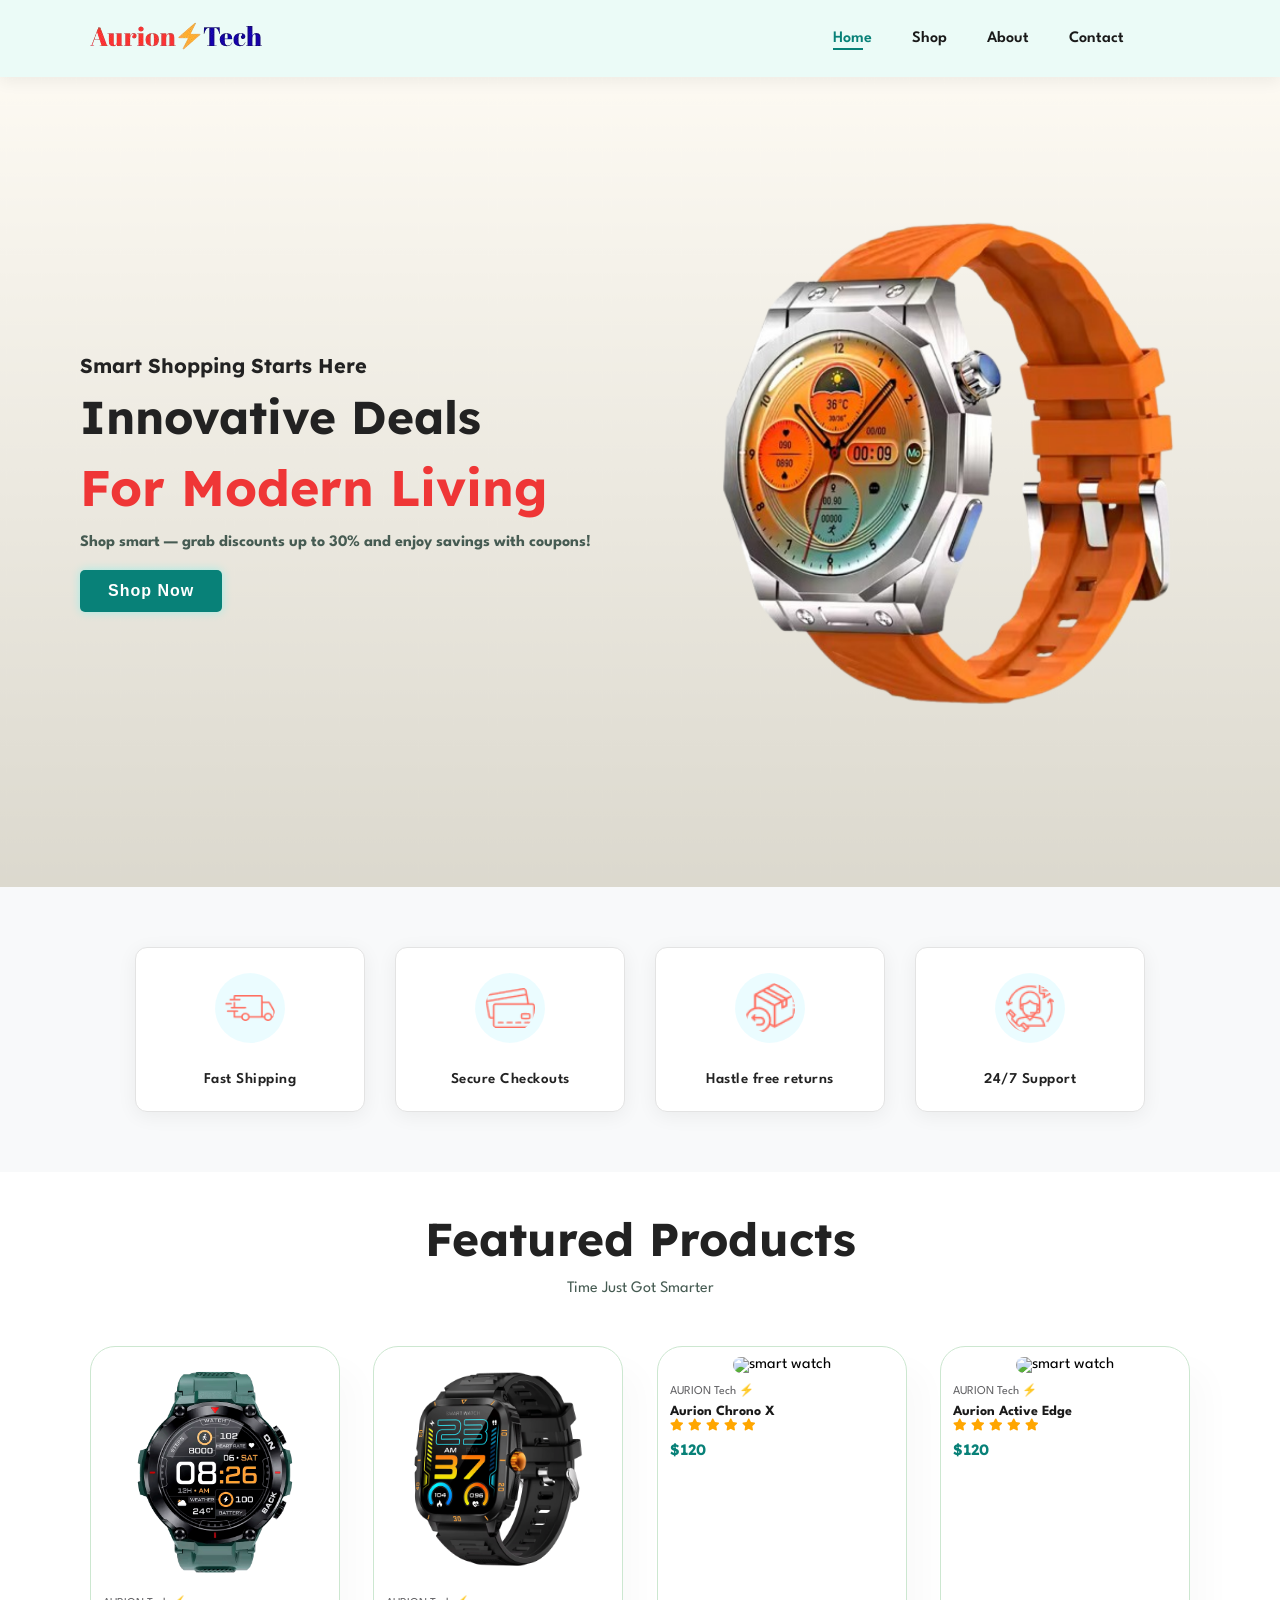
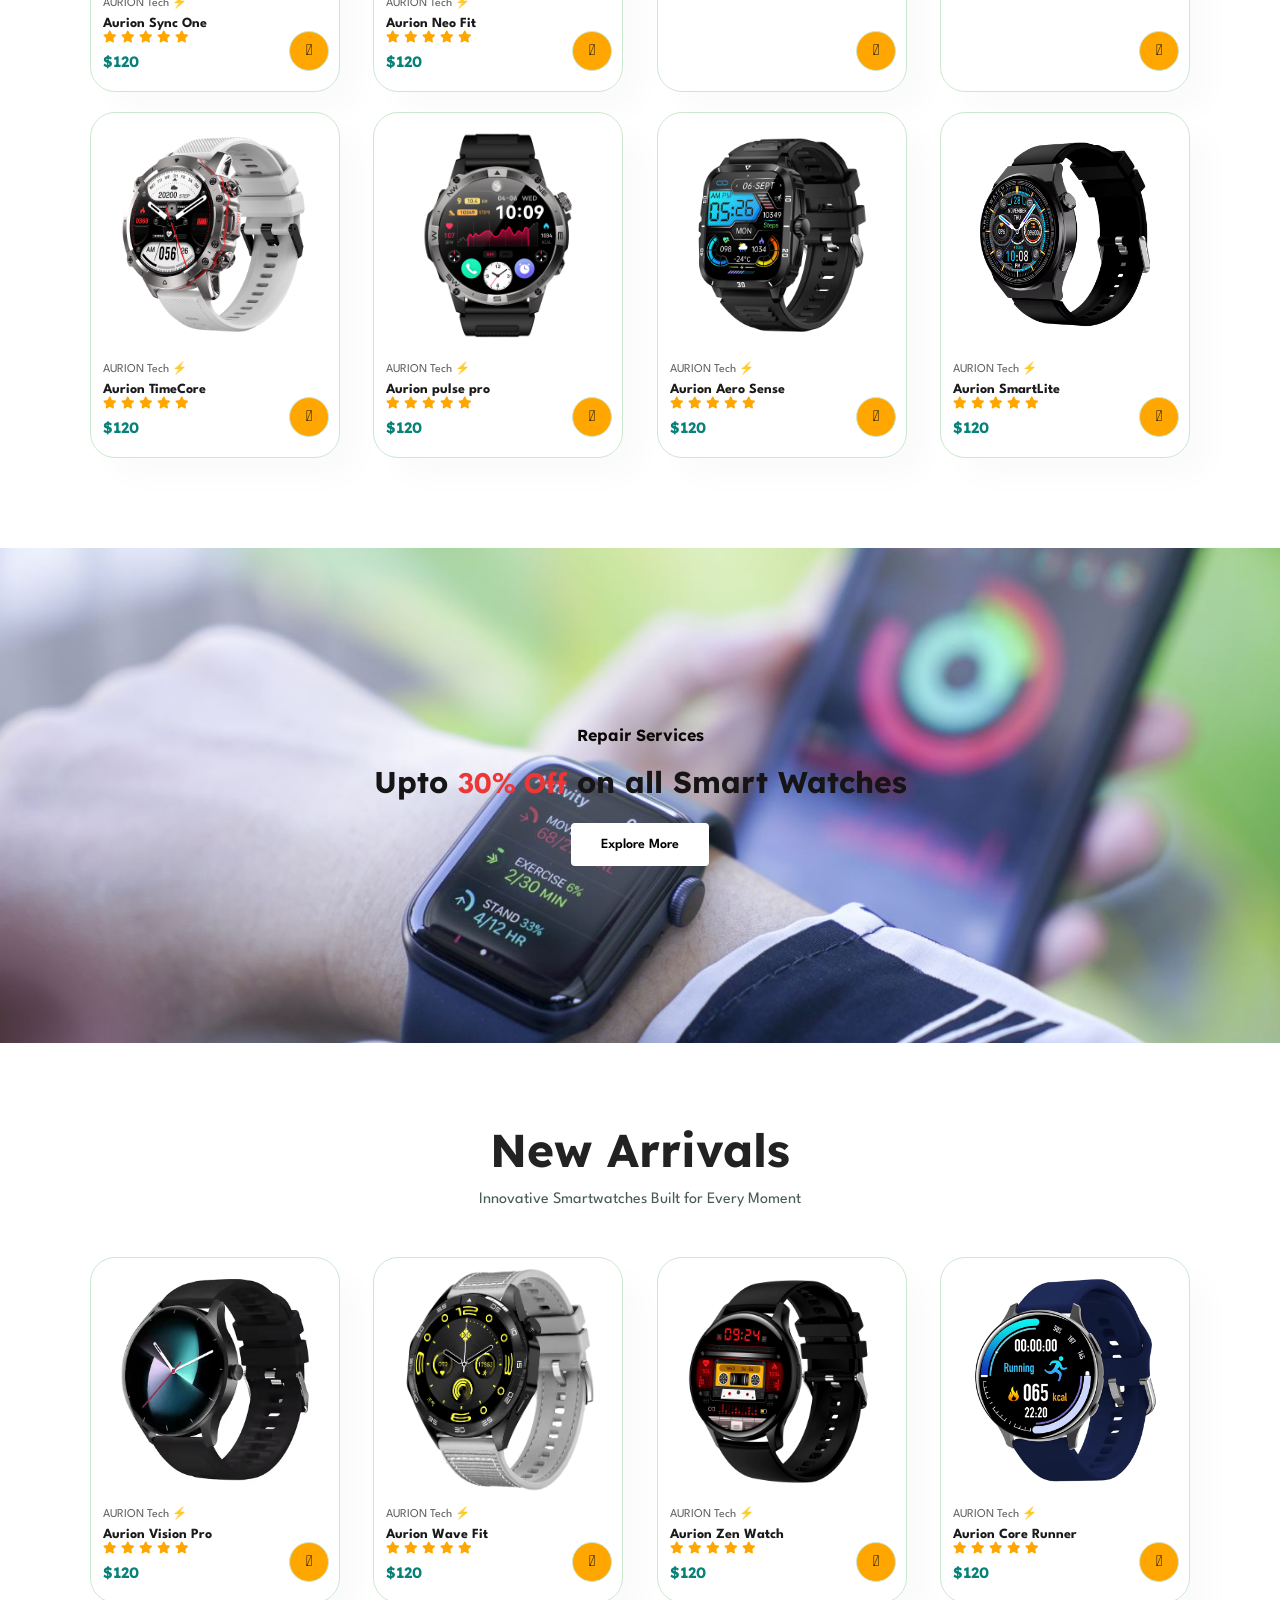
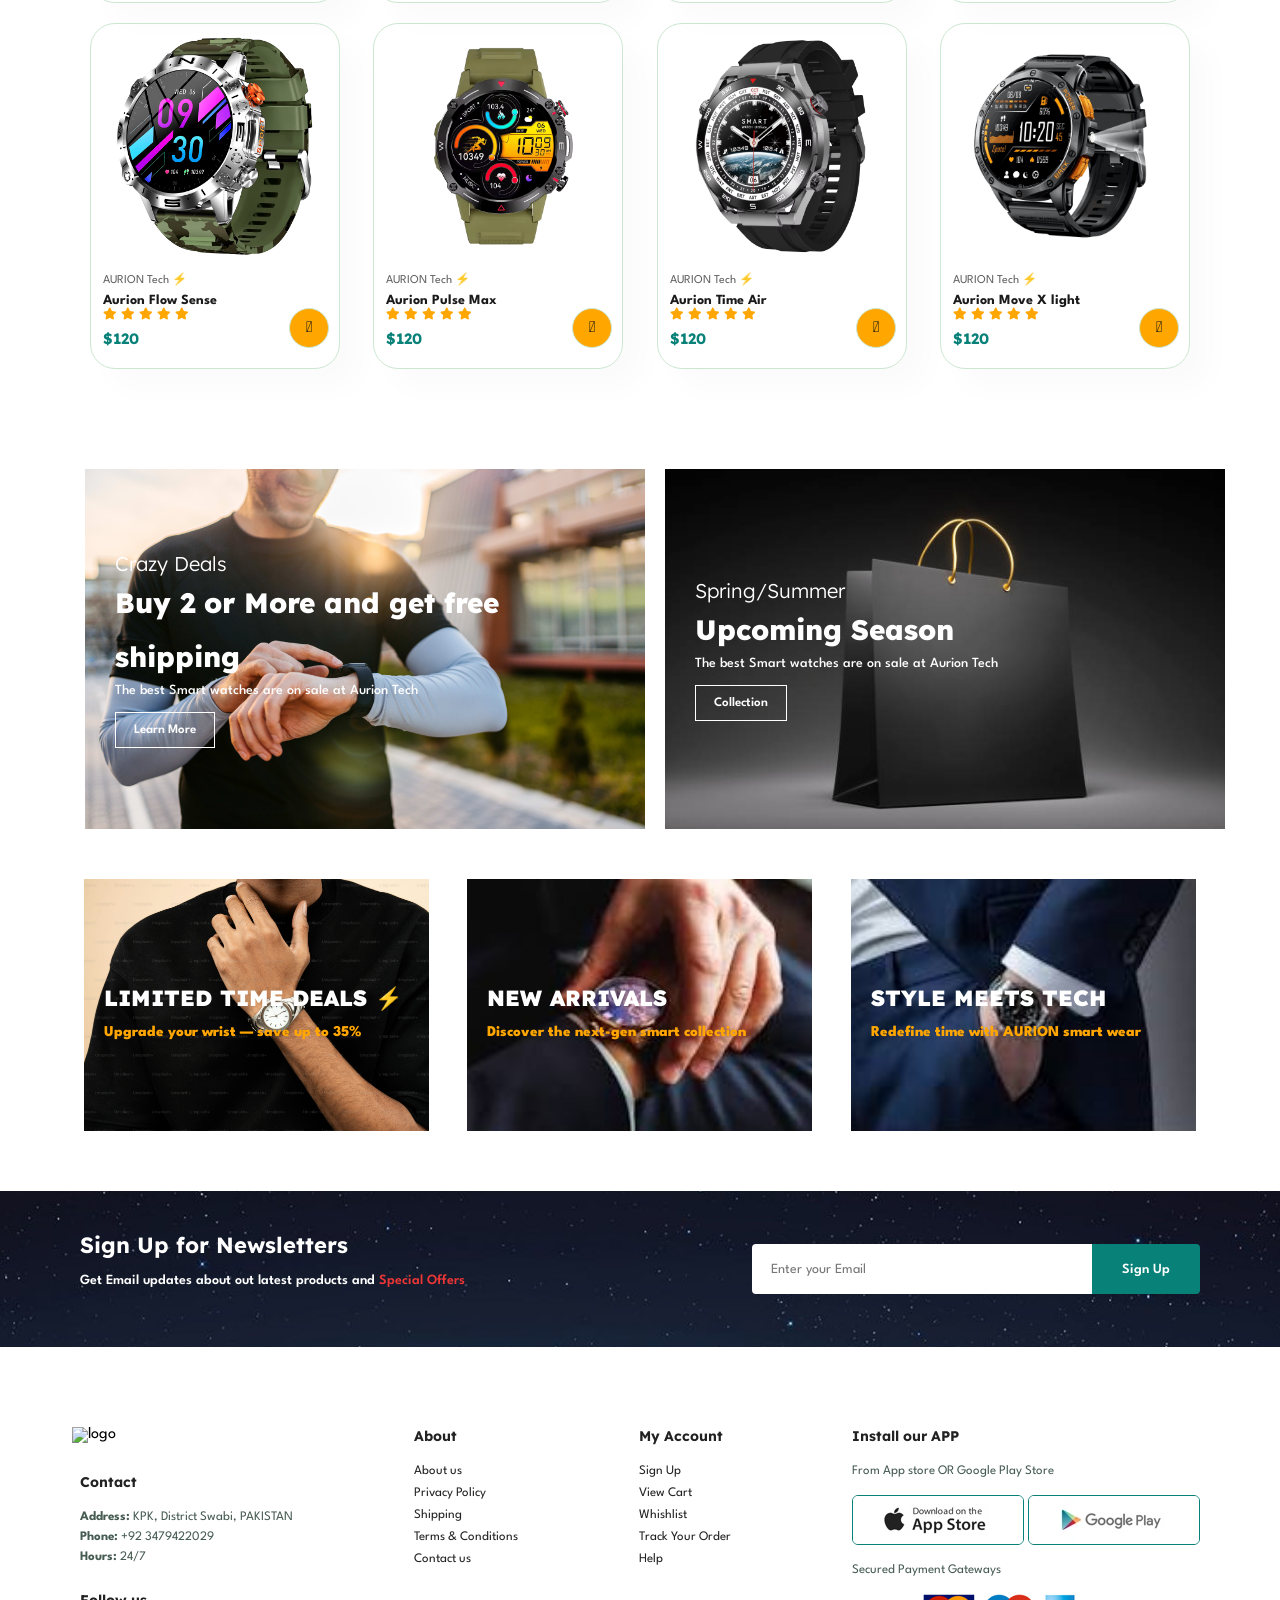
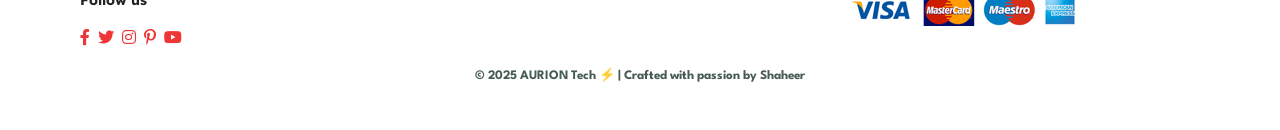
==== index.html @ b6666748 "Initial commit - Smartwear E-commerce UI" ====
<!DOCTYPE html>
<html lang="en">
<head>
    <meta charset="UTF-8">
    <meta name="viewport" content="width=device-width, initial-scale=1.0">
    <title>SmartWear</title>
     <link rel="stylesheet" href="https://pro.fontawesome.com/releases/v5.10.0/css/all.css"/>
    <link rel="stylesheet" href="style.css">
    <link rel="shortcut icon" href="BGremoved/favicon.png" type="favicon">
</head>
<body>
    <section id="header">
        <a href="#"><img src="Images/Logo.png" class="logo"alt="logo"></a>
        <div>
            <ul id="navbar">
                <li><a class="active"href="index.html">Home</a></li>
                <li><a href="shop.html">Shop</a></li>
                <li><a href="about.html">About</a></li>
                <li><a href="contact.html">Contact</a></li>
                <li id="lg-bag"><a href="cart.html"><i class="far fa-shopping-bag"></i></a></li>
                <a href="#" id="close"><i class="far fa-times"></i></a>
            </ul>
        </div>
        <div id="mobile">
            <a href="cart.html"><i class="far fa-shopping-bag"></i></a>
            <i id="bar" class="fas fa-outdent"></i>
        </div>
    </section>

    <section id="hero">
        <h4>Smart Shopping Starts Here</h4>
        <h2>Innovative Deals</h2>
        <h1>For Modern Living</h1>
        <p><strong>Shop smart — grab discounts up to 30% and enjoy savings with coupons!</strong></p>
        <button>Shop Now</button>
    </section>

    <section id="feature" class="section-p1">
        <div class="fe-box">
            <img src="Images/service-1.png" alt="shipping">
            <h6>Fast Shipping</h6>
        </div>
        <div class="fe-box">
            <img src="Images/service-2.png" alt="shipping">
            <h6>Secure Checkouts</h6>
        </div>
        <div class="fe-box">
            <img src="Images/service-3.png" alt="shipping">
            <h6>Hastle free returns</h6>
        </div>
        <div class="fe-box">
            <img src="Images/service-4.png" alt="shipping">
            <h6>24/7 Support</h6>
        </div>
    </section>

    <section id="product1" class="section-p1">
        <h2>Featured Products</h2>
        <p>Time Just Got Smarter</p>
        <div class="pro-container">
            <div class="pro">
            <img src="Images/SmartWatch8.png" alt="smart watch">
            <div class="description">
                <span>AURION Tech ⚡</span>
                <h5>Aurion Sync One</h5>
                <div class="star">
                    <i class="fas fa-star"></i>
                    <i class="fas fa-star"></i>
                    <i class="fas fa-star"></i>
                    <i class="fas fa-star"></i>
                    <i class="fas fa-star"></i>
                </div>
                <h4>$120</h4>
            </div>
            <a href="#"><i class="fal fa-shopping-cart cart"></i></a>
        </div>
        <div class="pro">
            <img src="BGremoved/BGremoved2.png" alt="smart watch">
            <div class="description">
                <span>AURION Tech ⚡</span>
                <h5>Aurion Neo Fit</h5>
                <div class="star">
                    <i class="fas fa-star"></i>
                    <i class="fas fa-star"></i>
                    <i class="fas fa-star"></i>
                    <i class="fas fa-star"></i>
                    <i class="fas fa-star"></i>
                </div>
                <h4>$120</h4>
            </div>
            <a href="#"><i class="fal fa-shopping-cart cart"></i></a>
        </div>
        <div class="pro">
            <img src="Images/smartwatch9.jpg" alt="smart watch">
            <div class="description">
                <span>AURION Tech ⚡</span>
                <h5>Aurion Chrono X</h5>
                <div class="star">
                    <i class="fas fa-star"></i>
                    <i class="fas fa-star"></i>
                    <i class="fas fa-star"></i>
                    <i class="fas fa-star"></i>
                    <i class="fas fa-star"></i>
                </div>
                <h4>$120</h4>
            </div>
            <a href="#"><i class="fal fa-shopping-cart cart"></i></a>
        </div>
        <div class="pro">
            <img src="Images/smartwatch3.jpg" alt="smart watch">
            <div class="description">
                <span>AURION Tech ⚡</span>
                <h5>Aurion Active Edge</h5>
                <div class="star">
                    <i class="fas fa-star"></i>
                    <i class="fas fa-star"></i>
                    <i class="fas fa-star"></i>
                    <i class="fas fa-star"></i>
                    <i class="fas fa-star"></i>
                </div>
                <h4>$120</h4>
            </div>
            <a href="#"><i class="fal fa-shopping-cart cart"></i></a>
        </div>
        <div class="pro">
            <img src="Images/SmartWatch4.png" alt="smart watch">
            <div class="description">
                <span>AURION Tech ⚡</span>
                <h5>Aurion TimeCore</h5>
                <div class="star">
                    <i class="fas fa-star"></i>
                    <i class="fas fa-star"></i>
                    <i class="fas fa-star"></i>
                    <i class="fas fa-star"></i>
                    <i class="fas fa-star"></i>
                </div>
                <h4>$120</h4>
            </div>
            <a href="#"><i class="fal fa-shopping-cart cart"></i></a>
        </div>
        <div class="pro">
            <img src="BGremoved/BGremoved4.png" alt="smart watch">
            <div class="description">
                <span>AURION Tech ⚡</span>
                <h5>Aurion pulse pro</h5>
                <div class="star">
                    <i class="fas fa-star"></i>
                    <i class="fas fa-star"></i>
                    <i class="fas fa-star"></i>
                    <i class="fas fa-star"></i>
                    <i class="fas fa-star"></i>
                </div>
                <h4>$120</h4>
            </div>
            <a href="#"><i class="fal fa-shopping-cart cart"></i></a>
        </div>
        <div class="pro">
            <img src="BGremoved/Smart Watch.png" alt="smart watch">
            <div class="description">
                <span>AURION Tech ⚡</span>
                <h5>Aurion Aero Sense</h5>
                <div class="star">
                    <i class="fas fa-star"></i>
                    <i class="fas fa-star"></i>
                    <i class="fas fa-star"></i>
                    <i class="fas fa-star"></i>
                    <i class="fas fa-star"></i>
                </div>
                <h4>$120</h4>
            </div>
            <a href="#"><i class="fal fa-shopping-cart cart"></i></a>
        </div>
        <div class="pro">
            <img src="Images/SmartWatch10.jpg" alt="smart watch">
            <div class="description">
                <span>AURION Tech ⚡</span>
                <h5>Aurion SmartLite</h5>
                <div class="star">
                    <i class="fas fa-star"></i>
                    <i class="fas fa-star"></i>
                    <i class="fas fa-star"></i>
                    <i class="fas fa-star"></i>
                    <i class="fas fa-star"></i>
                </div>
                <h4>$120</h4>
            </div>
            <a href="#"><i class="fal fa-shopping-cart cart"></i></a>
        </div>
        </div>
    </section>

    <section id="banner" class="section-m1">
        <h4>Repair Services</h4>
        <h2>Upto <span>30% Off</span> on all Smart Watches</h2>
        <button class="normal">Explore More</button>
    </section>

    <section id="product1" class="section-p1">
        <h2>New Arrivals</h2>
        <p>Innovative Smartwatches Built for Every Moment</p>
        <div class="pro-container">
            <div class="pro">
            <img src="Images/NewArrival01.png" alt="smart watch">
            <div class="description">
                <span>AURION Tech ⚡</span>
                <h5>Aurion Vision Pro</h5>
                <div class="star">
                    <i class="fas fa-star"></i>
                    <i class="fas fa-star"></i>
                    <i class="fas fa-star"></i>
                    <i class="fas fa-star"></i>
                    <i class="fas fa-star"></i>
                </div>
                <h4>$120</h4>
            </div>
            <a href="#"><i class="fal fa-shopping-cart cart"></i></a>
        </div>
        <div class="pro">
            <img src="Images/NewArrival2.jpg" alt="smart watch">
            <div class="description">
                <span>AURION Tech ⚡</span>
                <h5>Aurion Wave Fit</h5>
                <div class="star">
                    <i class="fas fa-star"></i>
                    <i class="fas fa-star"></i>
                    <i class="fas fa-star"></i>
                    <i class="fas fa-star"></i>
                    <i class="fas fa-star"></i>
                </div>
                <h4>$120</h4>
            </div>
            <a href="#"><i class="fal fa-shopping-cart cart"></i></a>
        </div>
        <div class="pro">
            <img src="Images/NewArrival3.png" alt="smart watch">
            <div class="description">
                <span>AURION Tech ⚡</span>
                <h5>Aurion Zen Watch</h5>
                <div class="star">
                    <i class="fas fa-star"></i>
                    <i class="fas fa-star"></i>
                    <i class="fas fa-star"></i>
                    <i class="fas fa-star"></i>
                    <i class="fas fa-star"></i>
                </div>
                <h4>$120</h4>
            </div>
            <a href="#"><i class="fal fa-shopping-cart cart"></i></a>
        </div>
        <div class="pro">
            <img src="Images/NewArrival4.png" alt="smart watch">
            <div class="description">
                <span>AURION Tech ⚡</span>
                <h5>Aurion Core Runner</h5>
                <div class="star">
                    <i class="fas fa-star"></i>
                    <i class="fas fa-star"></i>
                    <i class="fas fa-star"></i>
                    <i class="fas fa-star"></i>
                    <i class="fas fa-star"></i>
                </div>
                <h4>$120</h4>
            </div>
            <a href="#"><i class="fal fa-shopping-cart cart"></i></a>
        </div>
        <div class="pro">
            <img src="Images/NewArrival5.png" alt="smart watch">
            <div class="description">
                <span>AURION Tech ⚡</span>
                <h5>Aurion Flow Sense</h5>
                <div class="star">
                    <i class="fas fa-star"></i>
                    <i class="fas fa-star"></i>
                    <i class="fas fa-star"></i>
                    <i class="fas fa-star"></i>
                    <i class="fas fa-star"></i>
                </div>
                <h4>$120</h4>
            </div>
            <a href="#"><i class="fal fa-shopping-cart cart"></i></a>
        </div>
        <div class="pro">
            <img src="Images/NewArrival6.png" alt="smart watch">
            <div class="description">
                <span>AURION Tech ⚡</span>
                <h5>Aurion Pulse Max</h5>
                <div class="star">
                    <i class="fas fa-star"></i>
                    <i class="fas fa-star"></i>
                    <i class="fas fa-star"></i>
                    <i class="fas fa-star"></i>
                    <i class="fas fa-star"></i>
                </div>
                <h4>$120</h4>
            </div>
            <a href="#"><i class="fal fa-shopping-cart cart"></i></a>
        </div>
        <div class="pro">
            <img src="Images/NewArrival7.jpg" alt="smart watch">
            <div class="description">
                <span>AURION Tech ⚡</span>
                <h5>Aurion Time Air</h5>
                <div class="star">
                    <i class="fas fa-star"></i>
                    <i class="fas fa-star"></i>
                    <i class="fas fa-star"></i>
                    <i class="fas fa-star"></i>
                    <i class="fas fa-star"></i>
                </div>
                <h4>$120</h4>
            </div>
            <a href="#"><i class="fal fa-shopping-cart cart"></i></a>
        </div>
        <div class="pro">
            <img src="Images/NewArrival8.png" alt="smart watch">
            <div class="description">
                <span>AURION Tech ⚡</span>
                <h5>Aurion Move X light</h5>
                <div class="star">
                    <i class="fas fa-star"></i>
                    <i class="fas fa-star"></i>
                    <i class="fas fa-star"></i>
                    <i class="fas fa-star"></i>
                    <i class="fas fa-star"></i>
                </div>
                <h4>$120</h4>
            </div>
            <a href="#"><i class="fal fa-shopping-cart cart"></i></a>
        </div>
        </div>
    </section>

    <section id="sm-banner" class="section-p1">
        <div class="banner-box">
            <h4>Crazy Deals</h4>
            <h2>Buy 2 or More and get free shipping</h2>
            <span>The best Smart watches are on sale at Aurion Tech</span>
            <button class="white">Learn More</button>
        </div>
        <div class="banner-box banner-box2">
            <h4>Spring/Summer</h4>
            <h2>Upcoming Season</h2>
            <span>The best Smart watches are on sale at Aurion Tech</span>
            <button class="white">Collection</button>
        </div>
    </section>

    <section id="banner3">
        <div class="banner-box">
            <h2>LIMITED TIME DEALS ⚡</h2> 
            <h3>Upgrade your wrist — save up to 35%</h3>
        </div>
        <div class="banner-box banner-box2">
            <h2>NEW ARRIVALS </h2> 
            <h3>Discover the next-gen smart collection</h3>
        </div>
        <div class="banner-box banner-box3">
            <h2>STYLE MEETS TECH</h2> 
            <h3>Redefine time with AURION smart wear</h3>
        </div>
    </section>

    <section id="newsletter" class="section-p1 section-m1">
        <div class="newstext">
            <h4>Sign Up for Newsletters</h4>
            <p>Get Email updates about out latest products and <span>Special Offers</span></p>
        </div>
        <div class="form">
            <input type="text" placeholder="Enter your Email">
            <button class="normal">Sign Up</button>
        </div>
    </section>

    <footer class="section-p1">
        <div class="col">
            <img class="logo" src="Images/logo.png" alt="logo">
            <h4>Contact</h4>
            <p><strong>Address:</strong> KPK, District Swabi, PAKISTAN</p>
            <p><strong>Phone:</strong> +92 3479422029</p>
            <p><strong>Hours:</strong> 24/7</p>
            <div class="follow">
                <h4>Follow us</h4>
                <div class="icons">
                    <i class="fab fa-facebook-f"></i>
                    <i class="fab fa-twitter"></i>
                    <i class="fab fa-instagram"></i>
                    <i class="fab fa-pinterest-p"></i>
                    <i class="fab fa-youtube"></i>
                </div>
            </div>
        </div>
        <div class="col">
            <h4>About</h4>
            <a href="#">About us</a>
            <a href="#">Privacy Policy</a>
            <a href="#">Shipping</a>
            <a href="#">Terms & Conditions</a>
            <a href="#">Contact us</a>
        </div>
         <div class="col">
            <h4>My Account</h4>
            <a href="#">Sign Up</a>
            <a href="#">View Cart</a>
            <a href="#">Whishlist</a>
            <a href="#">Track Your Order</a>
            <a href="#">Help</a>
        </div>
        <div class="col install">
            <h4>Install our APP</h4>
            <p>From App store OR Google Play Store</p>
            <div class="row">
                <img src="payment/app.jpg" alt="app download">
                <img src="payment/play.jpg" alt="app download">
            </div>
            <p>Secured Payment Gateways</p>
            <img src="payment/pay.png" alt="payment">
        </div>
        <div class="copyright">
            <p><strong>© 2025 AURION Tech ⚡ | Crafted with passion by Shaheer</strong></p>
        </div>
    </footer>

    <script src="script.js"></script>
</body>
</html>
---- style.css ----
@import url("https://fonts.googleapis.com/css2?family=Lexend:wght@100..900&family=Spartan:wght@100;200;300;400;500;600;700;800;900&display=swap");


 * {
   margin: 0;
   padding: 0;
   box-sizing: border-box;
   font-family: "Spartan", sans-serif;
 }

 html {
   scroll-behavior: smooth;
 }

 /* Global Styles */

 h1 {
   font-size: 50px;
   line-height: 64px;
   color: #222;
 }

 h2 {
   font-size: 46px;
   line-height: 54px;
   color: #222;
 }

 h4 {
   font-size: 20px;
   color: #222;
 }

 h6 {
   font-weight: 700;
   font-size: 12px;
 }

 p {
   font-size: 16px;
   color: #465b52;
   margin: 15px 0 20px 0;
 }

 .section-p1 {
   padding: 40px 80px;
 }

 .section-m1 {
   margin: 40px 0;
 }

 button.normal {
   font-size: 14px;
   font-weight: 600;
   padding: 15px 30px;
   color: #000;
   background-color: #fff;
   border-radius: 4px;
   cursor: pointer;
   border: none;
   outline: none;
   transition: 0.2s;
 }

 button.white {
   font-size: 13px;
   font-weight: 600;
   padding: 11px 18px;
   color: #fff;
   background-color: transparent;
   cursor: pointer;
   border: 1px solid #fff;
   outline: none;
   transition: 0.2s;
 }

 body {
   width: 100%;
 }

 /* HEADER */

 #header {
   display: flex;
   align-items: center;
   justify-content: space-between;
   padding: 20px 80px;
   background-color: #ebfbf7;
   box-shadow: 0 5px 15px rgba(0, 0, 0, 0.06);
   z-index: 999;
   position: sticky;
   top: 0;
   left: 0;
 }

 #navbar {
   display: flex;
   justify-content: center;
   align-items: center;
 }

 #navbar li {
   list-style: none;
   padding: 0 20px;
   position: relative;
 }

 #navbar li a {
   text-decoration: none;
   font-size: 16px;
   font-weight: 600;
   color: #1a1a1a;
   transition: 0.3s ease;
 }

 #navbar li a:hover,
 #navbar li a.active {
   color: #088178
 }

 #navbar li a.active::after,
 #navbar li a:hover::after {
   content: "";
   width: 30px;
   height: 2px;
   background: #088178;
   position: absolute;
   bottom: -4px;
   left: 20px;
 }

 #mobile {
   display: none;
   align-items: center;
 }

 #close {
   display: none;
 }

 /* HOME PAGE */

 #hero {
   background-image: url(Images/HeroImage.png);
   height: 90vh;
   width: 100%;
   background-position: top 35% right 0;
   background-size: cover;
   padding: 0px 80px;
   display: flex;
   flex-direction: column;
   justify-content: center;
   align-items: flex-start;
 }

 #hero h1, h2, h4 {
   font-family: "Lexend", "Spartan", sans-serif;
 }

 #hero h4, #hero h2 {
   padding-bottom: 12px;
 }

 #hero h1 {
   color: #ef3636;
 }

 #hero button {
   background: #088178;
   color: #fff;
   border: none;
   font-weight: bold;
   padding: 12px 28px;
   font-size: 16px;
   font-family: "Poppins", sans-serif;
   letter-spacing: 1px;
   border-radius: 5px;
   cursor: pointer;
   transition: all 0.3s ease;
   box-shadow: 0 0 10px rgba(0, 255, 255, 0.3);
 }


 /* Base Section Layout */
 #feature {
   display: flex;
   justify-content: center;
   align-items: center;
   flex-wrap: wrap;
   gap: 30px;
   padding: 60px 40px;
   background: #f8f9fa;
 }

 /* Each Feature Box */
 #feature .fe-box {
   flex: 1 1 200px;
   /* Flexible sizing for responsiveness */
   max-width: 230px;
   background: #fff;
   text-align: center;
   padding: 25px 20px;
   border-radius: 12px;
   box-shadow: 0 4px 20px rgba(0, 0, 0, 0.06);
   border: 1px solid #e3e3e3;
   transition: all 0.3s ease;
   cursor: pointer;
 }

 /* Hover effect */
 #feature .fe-box:hover {
   transform: translateY(-6px);
   box-shadow: 0 6px 25px rgba(0, 200, 255, 0.25);
   border-color: #00d5ff;
 }

 /* Icon Styling */
 #feature .fe-box img {
   width: 70px;
   height: 70px;
   margin-bottom: 15px;
   object-fit: contain;
   background: rgba(0, 210, 255, 0.08);
   border-radius: 50%;
   padding: 10px;
 }

 /* Title Styling */
 #feature .fe-box h6 {
   font-size: 15px;
   font-weight: 600;
   color: #222;
   margin-top: 10px;
   letter-spacing: 0.5px;
 }

 #product1 .pro-container {
   display: flex;
   justify-content: space-between;
   padding-top: 20px;
   flex-wrap: wrap;
 }

 #product1 {
   text-align: center;
 }

 #product1 .pro {
   width: 23%;
   min-width: 250px;
   padding: 10px 12px;
   border: 1px solid #cce7d0;
   border-radius: 25px;
   cursor: pointer;
   box-shadow: 20px 20px 30px rgba(0, 0, 0, 0.02);
   margin: 15px 0;
   transition: 0.2s ease;
   position: relative;
 }

 #product1 .pro:hover {
   box-shadow: 20px 20px 30px rgba(0, 0, 0, 0.09);
 }

 #product1 .pro img {
   width: 100%;
   border-radius: 20px;
 }

 #product1 .pro .description {
   text-align: start;
   padding: 10px 0;
 }

 #product1 .pro .description span {
   color: #606063;
   font-size: 12px;
 }

 #product1 .pro .description h5 {
   padding-top: 7px;
   color: #1a1a1a;
   font-size: 14px;
 }

 #product1 .pro .description i {
   font-size: 12px;
   color: #ffa600;
 }

 #product1 .pro .description h4 {
   padding-top: 7px;
   font-size: 15px;
   font-weight: 700;
   color: #088178;
 }

 #product1 .pro .cart {
   width: 40px;
   height: 40px;
   line-height: 40px;
   border-radius: 50px;
   background-color: #ffa600;
   font-weight: 500;
   color: #121414;
   border: 1px solid #cce7d0;
   position: absolute;
   bottom: 20px;
   right: 10px;
 }

 #banner {
   display: flex;
   flex-direction: column;
   justify-content: center;
   align-items: center;
   text-align: center;
   background-image: url(Images/Health-GettyImages-SmartWactch.jpg);
   width: 100%;
   height: 55vh;
   background-size: cover;
   background-position: center;
 }

 #banner h4 {
   color: #0c0808;
   font-size: 16px;
 }

 #banner h2 {
   color: #161414;
   font-size: 30px;
   padding: 10px 0;
 }

 #banner h2 span {
   color: #ef3636;
 }

 #banner button:hover {
   background-color: #088178;
   color: #fff;
 }

 #sm-banner {
   display: flex;
   justify-content: center;
   align-items: center;
   gap: 20px;
   flex-wrap: wrap;
   padding: 50px;
 }

 #sm-banner .banner-box {
   display: flex;
   /* flex: 1 1 45%; */
   flex-direction: column;
   justify-content: center;
   align-items: flex-start;
   background-image: url(Images/SmartWatch\ Exercise.jpg);
   min-width: 560px;
   height: 50vh;
   background-size: cover;
   background-position: center;
   padding: 30px;
 }

 #sm-banner .banner-box2 {
   background-image: url(Images/Banner1.jpg);
 }

 #sm-banner h4 {
   color: #fff;
   font-size: 20px;
   font-weight: 300;
 }

 #sm-banner h2 {
   color: #fff;
   font-size: 28px;
   font-weight: 800;
 }

 #sm-banner span {
   color: #fff;
   font-size: 14px;
   font-weight: 500;
   padding-bottom: 15px;
 }

 #sm-banner .banner-box:hover button {
   background-color: #088178;
   border: 1px solid #088178;
 }

 #banner3 {
   display: flex;
   justify-content: space-around;
   flex-wrap: wrap;
   padding: 0 80px;
 }

 #banner3 .banner-box {
   display: flex;
   /* flex: 1 1 45%; */
   flex-direction: column;
   justify-content: center;
   align-items: flex-start;
   background-image: url(Images/textbanner5.jfif);
   min-width: 30%;
   height: 30vh;
   background-size: cover;
   background-position: center;
   padding: 20px;
   margin-bottom: 20px;
 }

 #banner3 .banner-box2 {
   background-image: url(Images/textbanner8.jfif);
 }

 #banner3 .banner-box3 {
   background-image: url(Images/textbanner10.jfif);
 }

 #banner3 h2 {
   color: #fff;
   font-weight: 900;
   font-size: 22px;
 }

 #banner3 h3 {
   color: #ffa600;
   font-weight: 800;
   font-size: 15px;
 }

 #newsletter {
   display: flex;
   justify-content: space-between;
   flex-wrap: wrap;
   align-items: center;
   background-image: url(Images/signupBG.jpg);
   background-repeat: no-repeat;
   background-position: 20% 30%;
   background-color: #041e42;
 }

 #newsletter h4 {
   font-size: 22px;
   font-weight: 700;
   color: #fff;
 }

 #newsletter p {
   font-size: 14px;
   font-weight: 600;
   color: #fff;
 }

 #newsletter p span {
   color: #ef3636;
 }

 #newsletter .form {
   display: flex;
   width: 40%;
 }

 #newsletter input {
   height: 3.125rem;
   padding: 0 1.25em;
   font-size: 14px;
   width: 100%;
   border: 1px solid transparent;
   border-radius: 4px;
   outline: none;
   border-top-right-radius: 0;
   border-bottom-right-radius: 0;
 }

 #newsletter button {
   background-color: #088178;
   color: #fff;
   white-space: nowrap;
   border-top-left-radius: 0;
   border-bottom-left-radius: 0;
 }

 footer {
   display: flex;
   flex-wrap: wrap;
   justify-content: space-between;
 }

 footer .col {
   display: flex;
   flex-direction: column;
   align-items: flex-start;
   margin-bottom: 20px;
 }

 footer .logo {
   margin-bottom: 30px;
   margin-left: -8px;
 }

 footer h4 {
   font-size: 14px;
   padding-bottom: 20px;
 }

 footer p {
   font-size: 13px;
   margin: 0 0 8px 0;
 }

 footer a {
   font-size: 13px;
   text-decoration: none;
   color: #222;
   margin-bottom: 10px;
 }

 footer .follow {
   margin-top: 20px;
 }

 footer .follow i {
   color: #ef3636;
   padding-right: 4px;
   cursor: pointer;
 }

 footer .install .row img {
   border: 1px solid #088178;
   border-radius: 6px;
 }

 footer .install img {
   margin: 10px 0 15px 0;
 }

 footer .follow i:hover,
 footer a:hover {
   color: #088178;
 }

 footer .copyright {
   width: 100%;
   text-align: center;
 }

 /* SHOP PAGE */

 #page-header {
   background-image: url(Images/banner2.jpeg);
   width: 100%;
   height: 50vh;
   background-size: cover;
   display: flex;
   justify-content: center;
   text-align: center;
   flex-direction: column;
   padding: 14px;
 }

 #page-header h2,
 #page-header p {
   color: #fff;
 }

 #pagination {
   text-align: center;
 }

 #pagination a {
   text-decoration: none;
   background-color: #088178;
   padding: 15px 20px;
   border-radius: 4px;
   color: #fff;
   font-weight: 600;
 }

 #pagination a i {
   font-size: 16px;
   font-weight: 600;
 }

 /* PRODUCT-PAGE */

 #prodetails {
   display: flex;
   margin-top: 20px;
 }

 #prodetails .single-pro-image {
   width: 40%;
   margin-right: 50px;
 }

 .small-img-group {
   display: flex;
   justify-content: space-between;
 }

 .small-img-col {
   flex-basis: 24%;
   cursor: pointer;
 }

 #prodetails .single-pro-details {
   width: 50%;
   padding-top: 30px;
 }

 #prodetails .single-pro-details h4 {
   padding: 40px 0 20px 0;
 }

 #prodetails .single-pro-details h2 {
   font-size: 26px;
   color: #088178;
 }

 #prodetails .single-pro-details select {
   display: block;
   padding: 5px 10px;
   margin-bottom: 10px;
 }

 #prodetails .single-pro-details input {
   width: 50px;
   height: 45px;
   padding-left: 10px;
   font-size: 16px;
   margin-right: 10px;
 }

 #prodetails .single-pro-details input:focus {
   outline: none;
 }

 #prodetails .single-pro-details button {
   background: #088178;
   color: #fff;
 }

 #prodetails .single-pro-details span {
   line-height: 25px;
 }

 /* ABOUT-PAGE */

 #page-header.about-header {
   background-image: url(Images/banner.png);
 }

 #about-head {
   display: flex;
   align-items: center;
 }

 #about-head img {
   width: 50%;
   height: auto;
 }

 #about-head div {
   padding-left: 40px;
   line-height: 25px;
 }

 #about-app {
   text-align: center;
 }

 #about-app .video {
   width: 70%;
   height: 100%;
   margin: 30px auto 0 auto;
 }

 #about-app .video video {
   width: 100%;
   height: 100%;
   border-radius: 15px;
 }

 /* CONTACT-PAGE */

 #contact-details {
   display: flex;
   justify-content: center;
   align-items: center;
 }

 #contact-details .details {
   width: 40%;
 }

 #contact-details .details span,
 #form-details form span {
   font-size: 12px;
 }

 #contact-details .details h2,
 #form-details form h2 {
   font-size: 26px;
   line-height: 35px;
   padding: 20px 0;
 }

 #contact-details .details h3 {
   font-size: 16px;
   padding-bottom: 15px;
 }

 #contact-details .details li {
   list-style: none;
   display: flex;
   padding: 10px 0;
 }

 #contact-details .details li i {
   font-size: 14px;
   padding-right: 22px;
 }

 #contact-details .details li p {
   margin: 0;
   font-size: 14px;
 }

 #contact-details .map {
   width: 55%;
   height: 400px;
 }

 #contact-details .map iframe {
   width: 100%;
   height: 100%;
 }

 #form-details {
   display: flex;
   justify-content: space-around;
   margin: 30px;
   padding: 80px;
   border: 1px solid #e1e1e1;
 }

 #form-details form {
   width: 65%;
   display: flex;
   flex-direction: column;
   align-items: flex-start;
 }

 #form-details form input,
 #form-details form textarea {
   width: 100%;
   padding: 12px 15px;
   outline: none;
   margin-bottom: 20px;
   border: 1px solid #e1e1e1;
 }

 #form-details form button {
   background-color: #088178;
   color: #fff;
 }

 #form-details .people div {
   padding-bottom: 25px;
   display: flex;
   align-items: flex-start;
 }

 #form-details .people div img {
   width: 65px;
   height: 65px;
   object-fit: cover;
   margin: 0 15px 0 55px;
   border-radius: 30px;
 }

 #form-details .people div p {
   margin: 0;
   font-size: 13px;
   line-height: 25px;
 }

 #form-details .people div p span {
   display: block;
   font-size: 16px;
   font-weight: 600;
   color: #000;
 }

 /* CART-PAGE */

 #cart {
  overflow-x: auto;
 }

 #cart table {
  width: 100%;
  border-collapse: collapse;
  table-layout: fixed;
  white-space: nowrap;
 }

 #cart table img {
  width: 70px;
 }

 #cart table td:nth-child(1) {
  width: 100px;
  text-align: center;
 }
  #cart table td:nth-child(2) {
  width: 150px;
  text-align: center;
 }
  #cart table td:nth-child(3) {
  width: 250px;
  text-align: center;
 }
  #cart table td:nth-child(4), 
  #cart table td:nth-child(5), 
  #cart table td:nth-child(6) {
  width: 150px;
  text-align: center;
 }

 #cart table td:nth-child(5) input {
  width: 70px;
  padding: 10px 5px 10px 15px;
 }

 #cart table thead {
  border: 1px solid #e1e1e1;
  border-left: none;
  border-right: none;
 }

 #cart table thead td {
  font-weight: 700;
  text-transform: uppercase;
  font-size: 13px;
  padding: 18px 0;
 }

 #cart table tbody tr td {
  padding-top: 15px;
 }

 #cart table tbody td {
  font-size: 13px;
 }

 #cart-add {
  display: flex;
  flex-wrap: wrap;
  justify-content: space-between;
 }

 #coupon {
  width: 50%;
  margin-bottom: 30px;
 }

 #coupon h3, #subtotal h3 {
  padding-bottom: 15px;
 }

 #coupon input {
  padding: 10px 20px;
  outline: none;
  width: 60%;
  margin-right: 10px;
  border: 1px solid #e1e1e1;
 }

 #coupon button, #subtotal button {
  background-color: #088178;
  color: #fff;
  padding: 12px 20px;
 }

 #subtotal {
  width: 50%;
  margin-bottom: 30px;
  border: 1px solid #e1e1e1;
  padding: 30px;
 }

 #subtotal table {
  border-collapse: collapse;
  width: 100%;
  margin-bottom: 20px;
 }

 #subtotal table td {
  width: 50%;
  border: 1px solid #e1e1e1;
  padding: 10px;
  font-size: 13px;
 }





 /* MEDIA QUERIES */

 @media (max-width:799px) {
   .section-p1 {
     padding: 40px 40px;
   }

   #navbar {
     display: flex;
     justify-content: flex-start;
     flex-direction: column;
     align-items: flex-start;
     position: fixed;
     top: 0;
     right: -300px;
     height: 100vh;
     width: 300px;
     background-color: #E3E6F3;
     box-shadow: 0px 40px 60px rgba(0, 0, 0, 0.1);
     padding: 80px 0 0 10px;
     transition: 0.3s;
   }

   #navbar.active {
     right: 0px;
   }

   #navbar li {
     margin-bottom: 25px;
   }

   #mobile {
     display: flex;
     align-items: center;
   }

   #mobile i {
     color: #1a1a1a;
     font-size: 24px;
     padding-left: 20px;
   }

   #close {
     display: initial;
     color: #222;
     top: 30px;
     left: 30px;
     position: absolute;
     font-size: 24px;
   }

   #lg-bag {
     display: none;
   }

   #hero {
     height: 70vh;
     padding: 0px 80px;
     background-position: top 30% right 30%;
   }

   #feature {
     justify-content: center;
   }

   #feature .fe-box {
     margin: 15px 15px;
   }

   #product1 .pro-container {
     justify-content: center;
   }

   #product1 .pro {
     margin: 15px;
   }

   #banner {
     height: 35vh;
   }

   #sm-banner .banner-box {
     min-width: 100%;
     height: 45vh;
   }

   #banner3 {
     padding: 0 35px;
   }

   #banner3 .banner-box {
     width: 28%;
   }

   #newsletter .form {
     width: 70%;
   }

   #form-details {
     padding: 40px;
   }

   #form-details form {
     width: 50%;
   }
 }



 @media(max-width: 477px ) {
   .section-p1 {
     padding: 20px;
   }

   #header {
     padding: 10px 30px;
   }

   h1 {
     font-size: 38px;
   }

   h2 {
     font-size: 32px;
   }

   #hero {
     padding: 0 20px;
     background-position: 35%;
   }

   #fearure .fe-box {
     margin: 0 0 15px 0;
     width: 155px;
   }

   #product1 .pro {
     width: 100%;
   }

   #sm-banner {
     padding: 22px;
   }

   #banner3 {
     padding: 0 20px;
   }

   #banner3 .banner-box {
     width: 100%;
   }

   #newsletter {
     padding: 40px 20px;
   }

   #newsletter .form {
     width: 100%;
   }

   footer .copyright {
     text-align: start;
   }

   #prodetails {
     display: flex;
     flex-direction: column;
   }

   #prodetails .single-pro-image {
     width: 100%;
     margin-right: 0;
   }

   #prodetails .single-pro-details {
     width: 100%;
   }

   #about-head {
     flex-direction: column;
   }

   #about-head img {
     width: 100%;
     margin-bottom: 15px;
   }

   #about-head div {
     padding-left: 0px;
   }

   #about-app .video {
     width: 100%;
   }

   #feature {
     gap: 30px;
   }

   #contact-details {
    flex-direction: column;
   }
   #contact-details .details {
    width: 100%;
    margin-bottom: 30px;
   }
   #contact-details .map {
    width: 100%;
   }
   #form-details {
    margin: 10px;
    padding: 30px 10px;
    flex-wrap: wrap;
   }
   #form-details form {
    width: 100%;
    margin-bottom: 30px;
   }
   #form-details .people div img{
    margin-left: 2px;
   }
   #cart-add {
    flex-direction: column;
   }
   #coupon {
    width: 100%;
   }
   #subtotal {
    width: 100%;
    padding: 20px;
   }
 }


 @media (min-width: 800px) and (max-width: 1200px) {
   .section-p1 {
     padding: 60px 60px;
   }

   #hero {
     height: 75vh;
     padding: 0 80px;
     background-position: top 40% right 40%;
   }

   #navbar li {
     margin: 0 15px;
   }

   #feature {
     justify-content: space-around;
     margin: 15px 30px;
   }

   #feature .fe-box {
     margin: 20px;
     flex: 1 1 40%;
   }

   #product1 .pro-container {
     justify-content: space-between;
     flex-wrap: wrap;
   }

   #product1 .pro {
     width: 45%;
     margin: 10px;
   }

   #banner {
     height: 45vh;
   }

   #sm-banner .banner-box {
     min-width: 90%;
     height: 40vh;
   }


   #banner3 .banner-box {
     width: 25%;
   }

   #newsletter .form {
     width: 60%;
   }
 }

 @media (min-width: 1100px) and (max-width: 1400px) {

   /* --- SM Banner --- */
   #sm-banner {
     display: flex;
     justify-content: space-between;
     align-items: center;
     gap: 20px;
     flex-wrap: nowrap;
     padding: 50px 85px;
   }

   #sm-banner .banner-box {
     flex: 1 1 45%;
     height: 40vh;
     background-size: cover;
     background-position: center;
   }

   #product1 .pro {
     flex: 1 1 22%;
     max-width: 250px;
     margin: 10px;
   }

   #banner3 {
     padding: 0 65px;
   }

   #banner3 .banner-box {
     width: 30%;
     height: 28vh;
     background-size: cover;
     background-position: center;
   }
 }
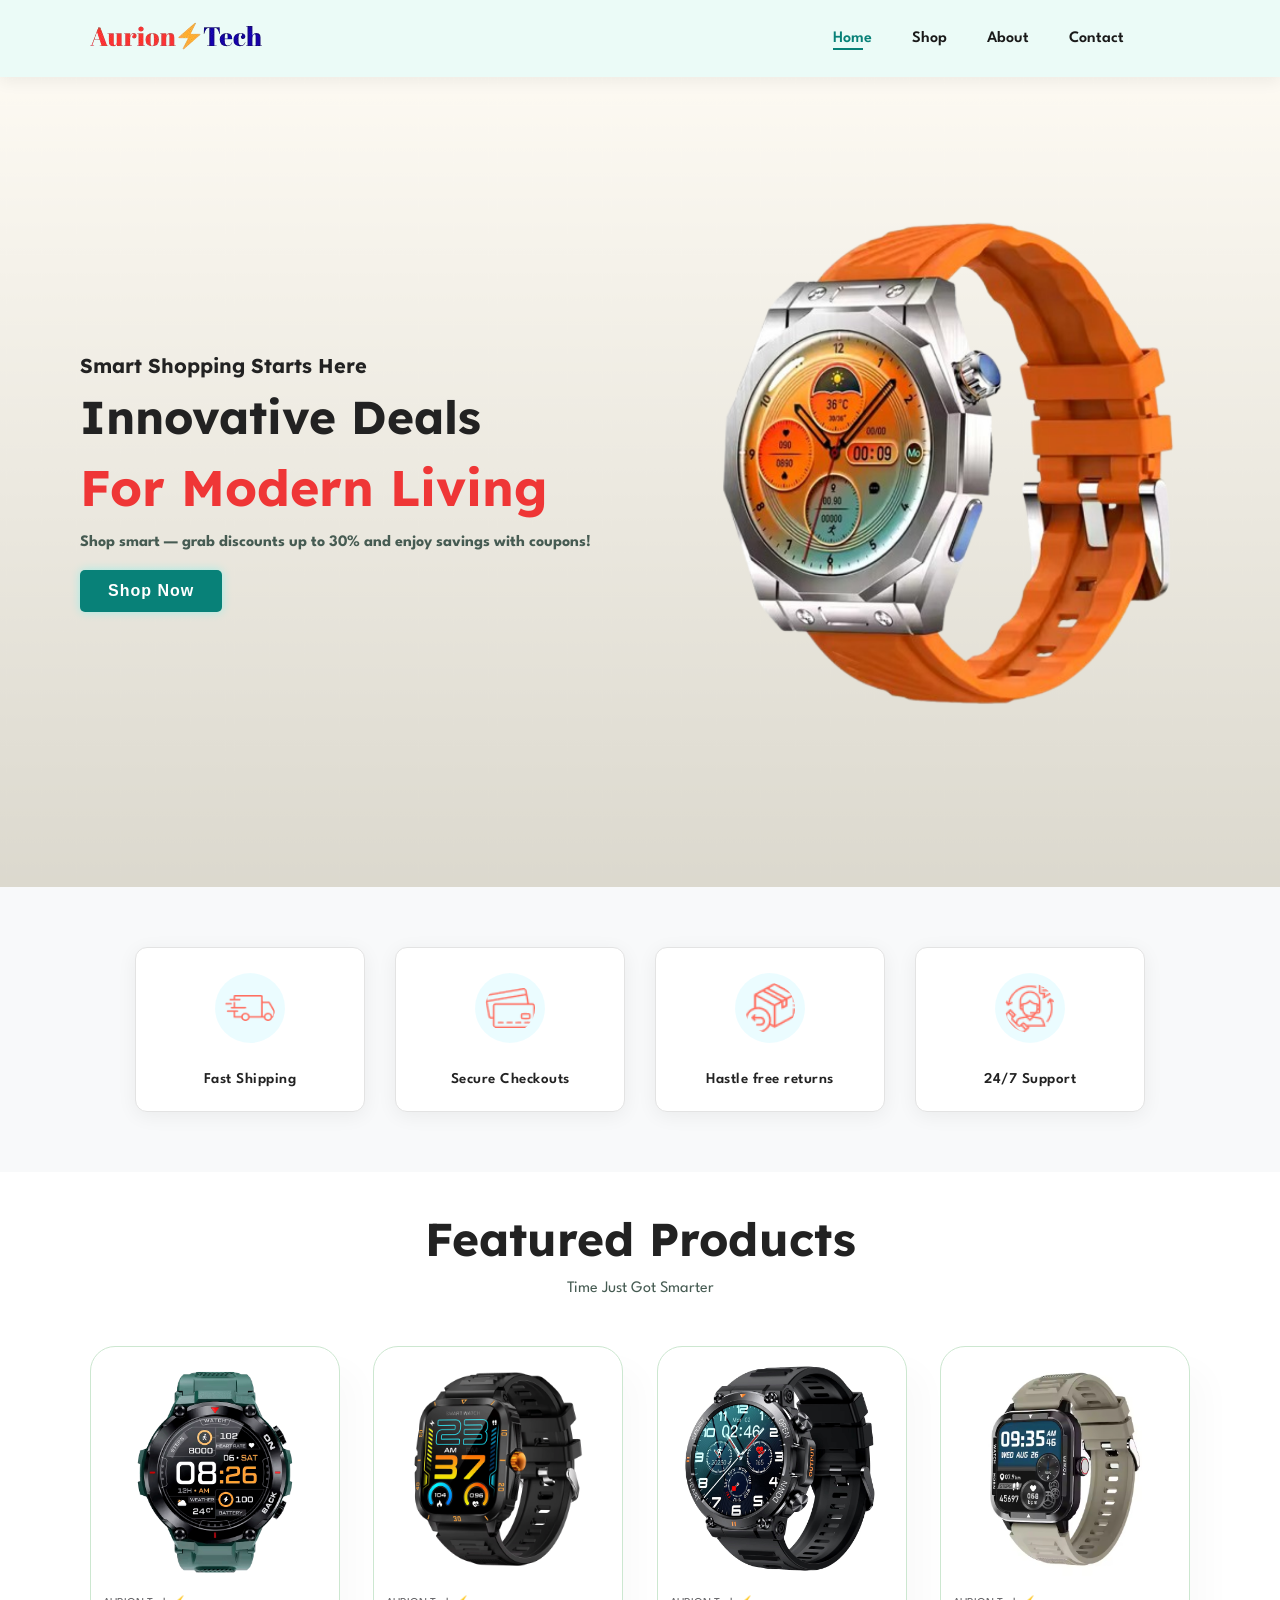
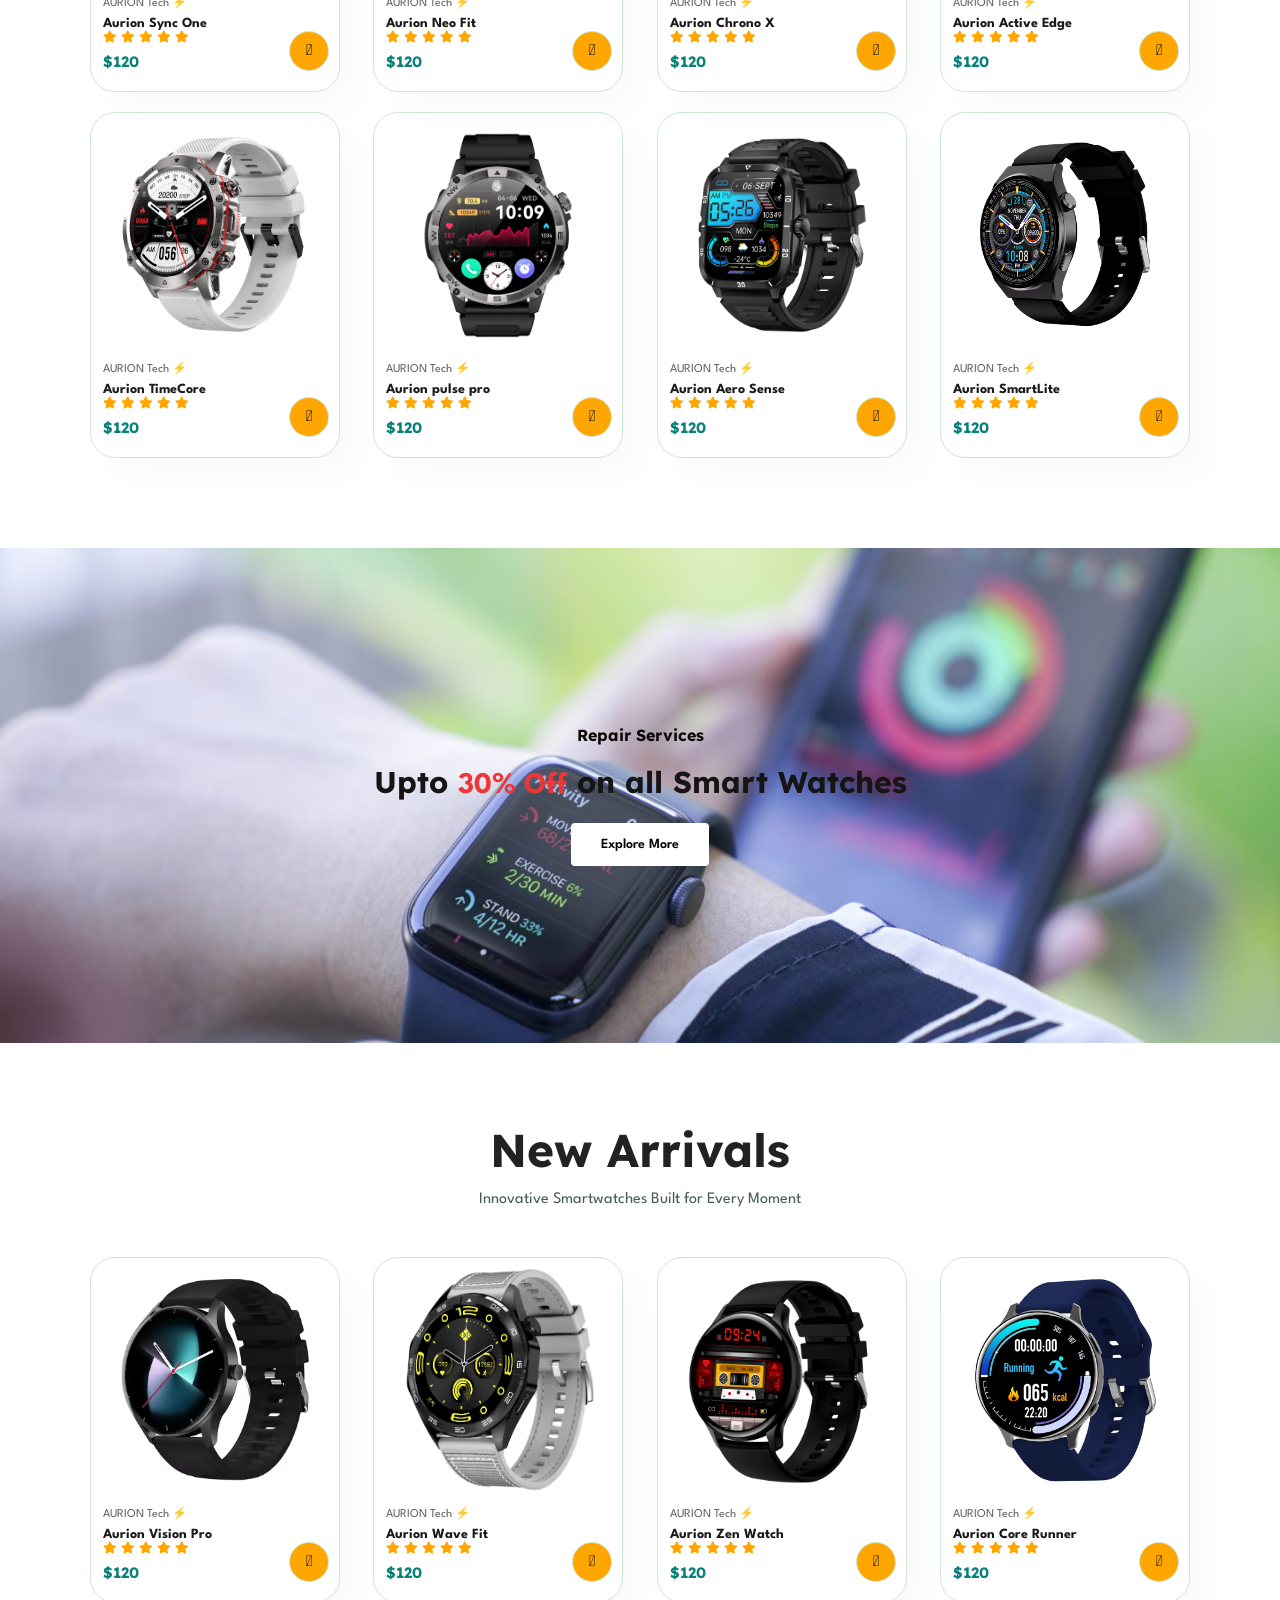
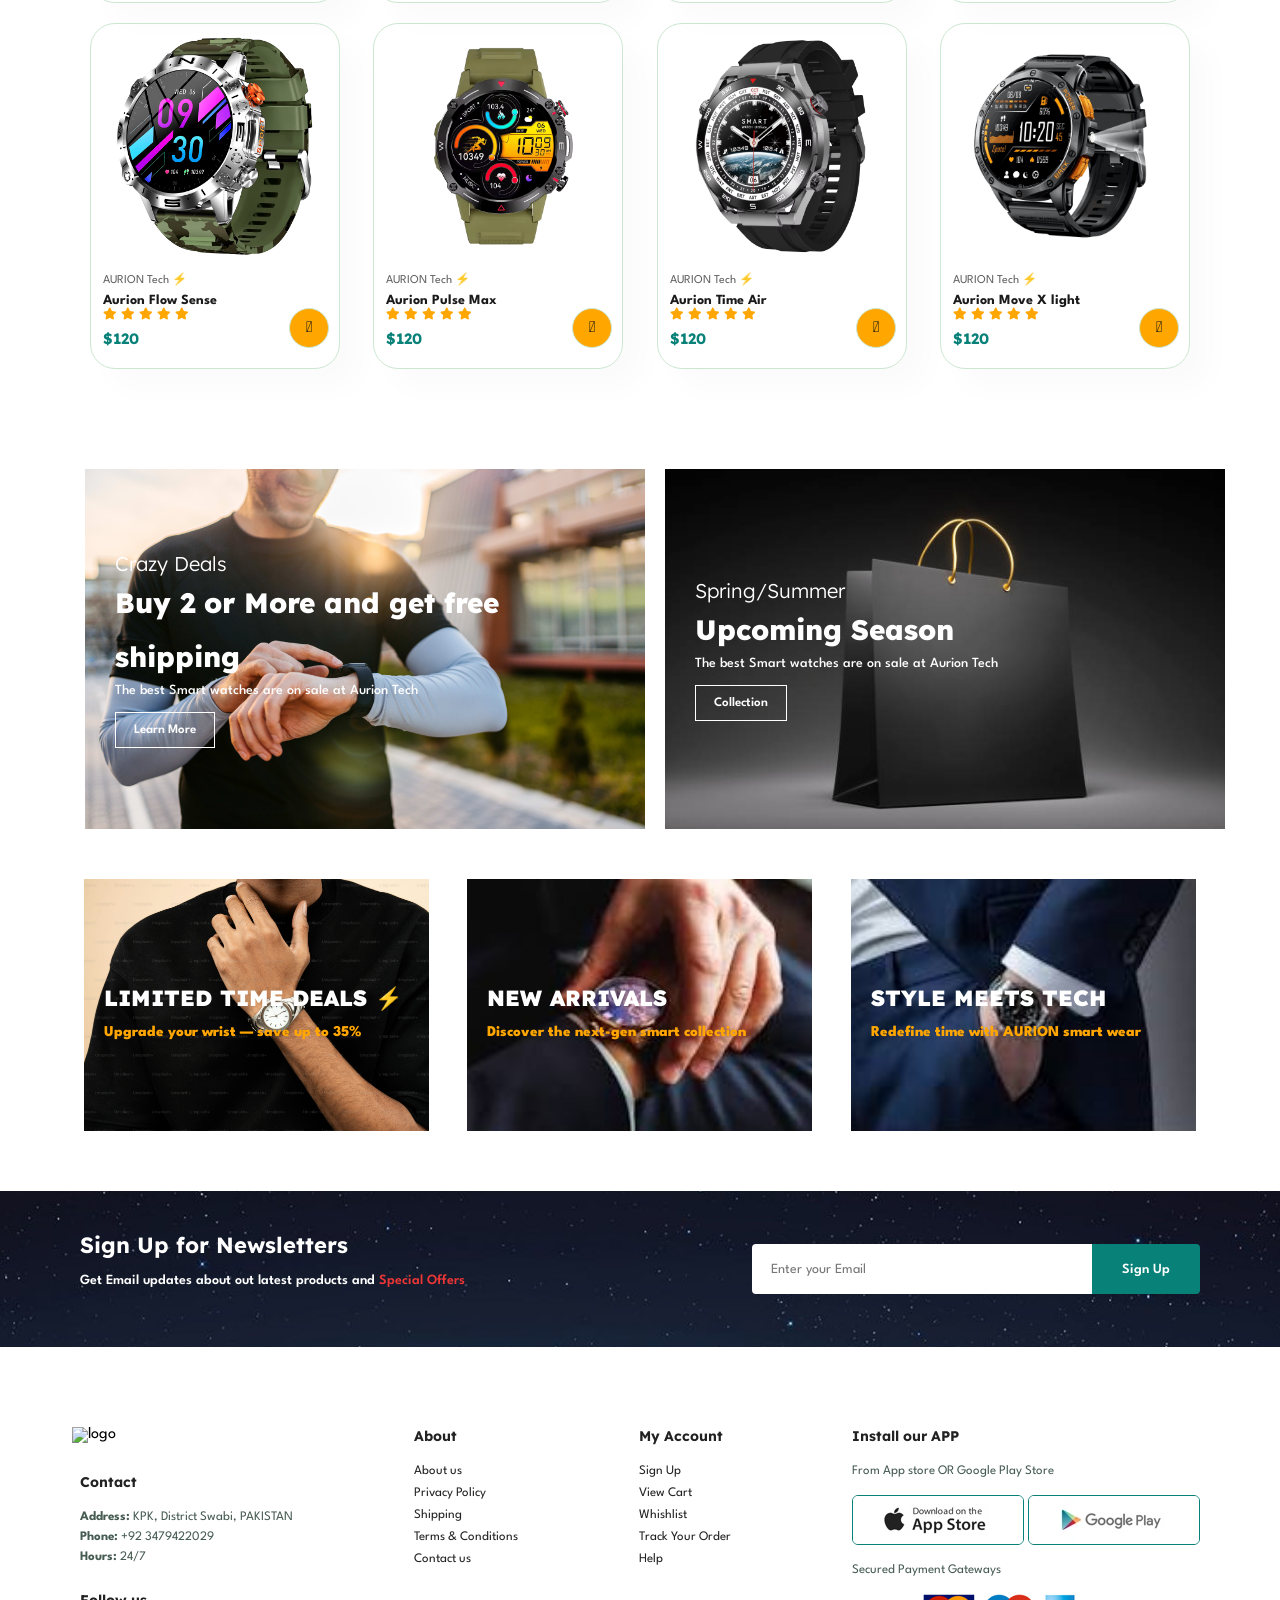
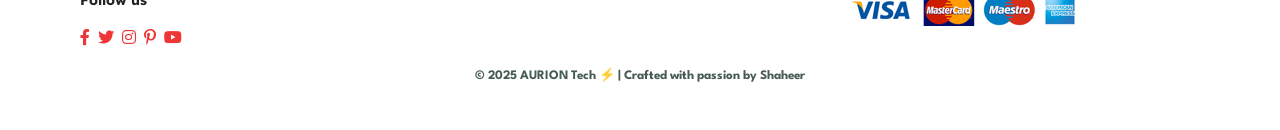
==== commit c9cf62be: "Fix image path typos for GitHub Pages" ====
--- a/index.html
+++ b/index.html
@@ -91,7 +91,7 @@
             <a href="#"><i class="fal fa-shopping-cart cart"></i></a>
         </div>
         <div class="pro">
-            <img src="Images/smartwatch9.jpg" alt="smart watch">
+            <img src="Images/SmartWatch9.jpg" alt="smart watch">
             <div class="description">
                 <span>AURION Tech ⚡</span>
                 <h5>Aurion Chrono X</h5>
@@ -107,7 +107,7 @@
             <a href="#"><i class="fal fa-shopping-cart cart"></i></a>
         </div>
         <div class="pro">
-            <img src="Images/smartwatch3.jpg" alt="smart watch">
+            <img src="Images/SmartWatch3.jpg" alt="smart watch">
             <div class="description">
                 <span>AURION Tech ⚡</span>
                 <h5>Aurion Active Edge</h5>
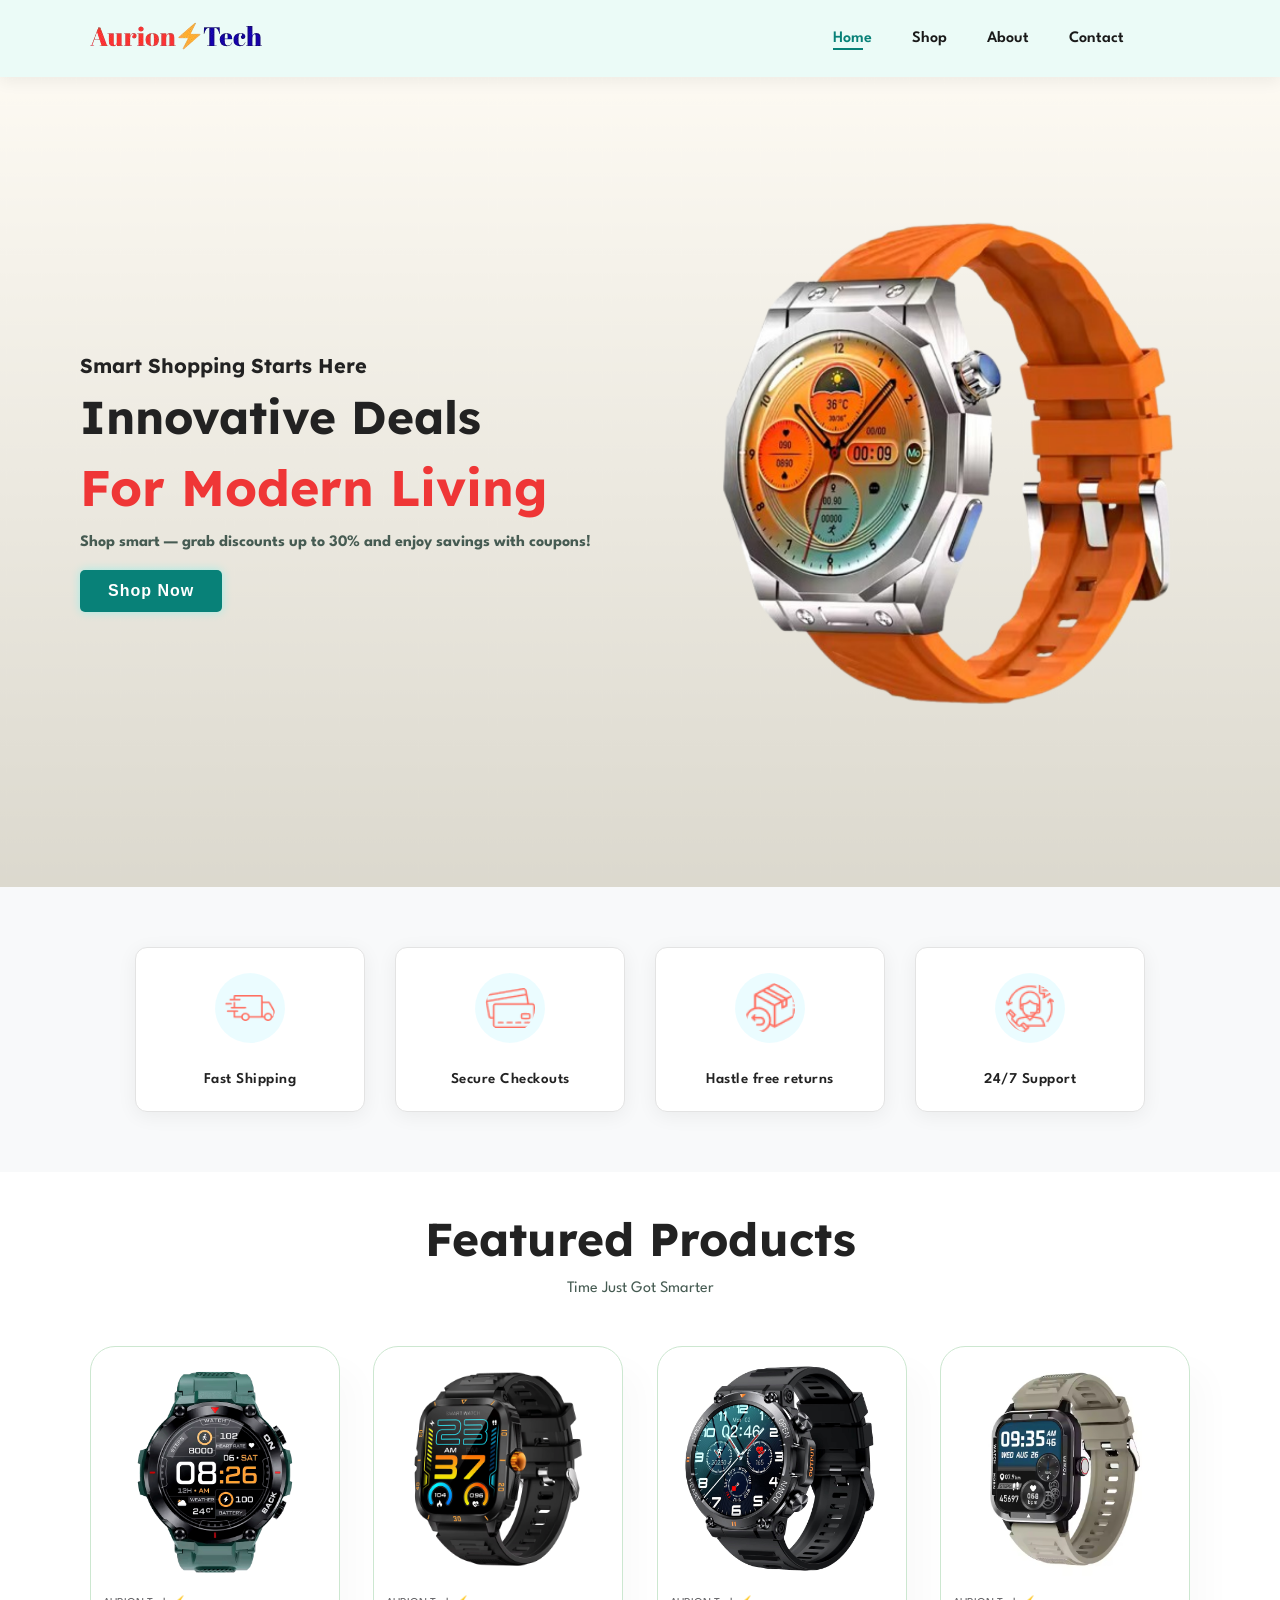
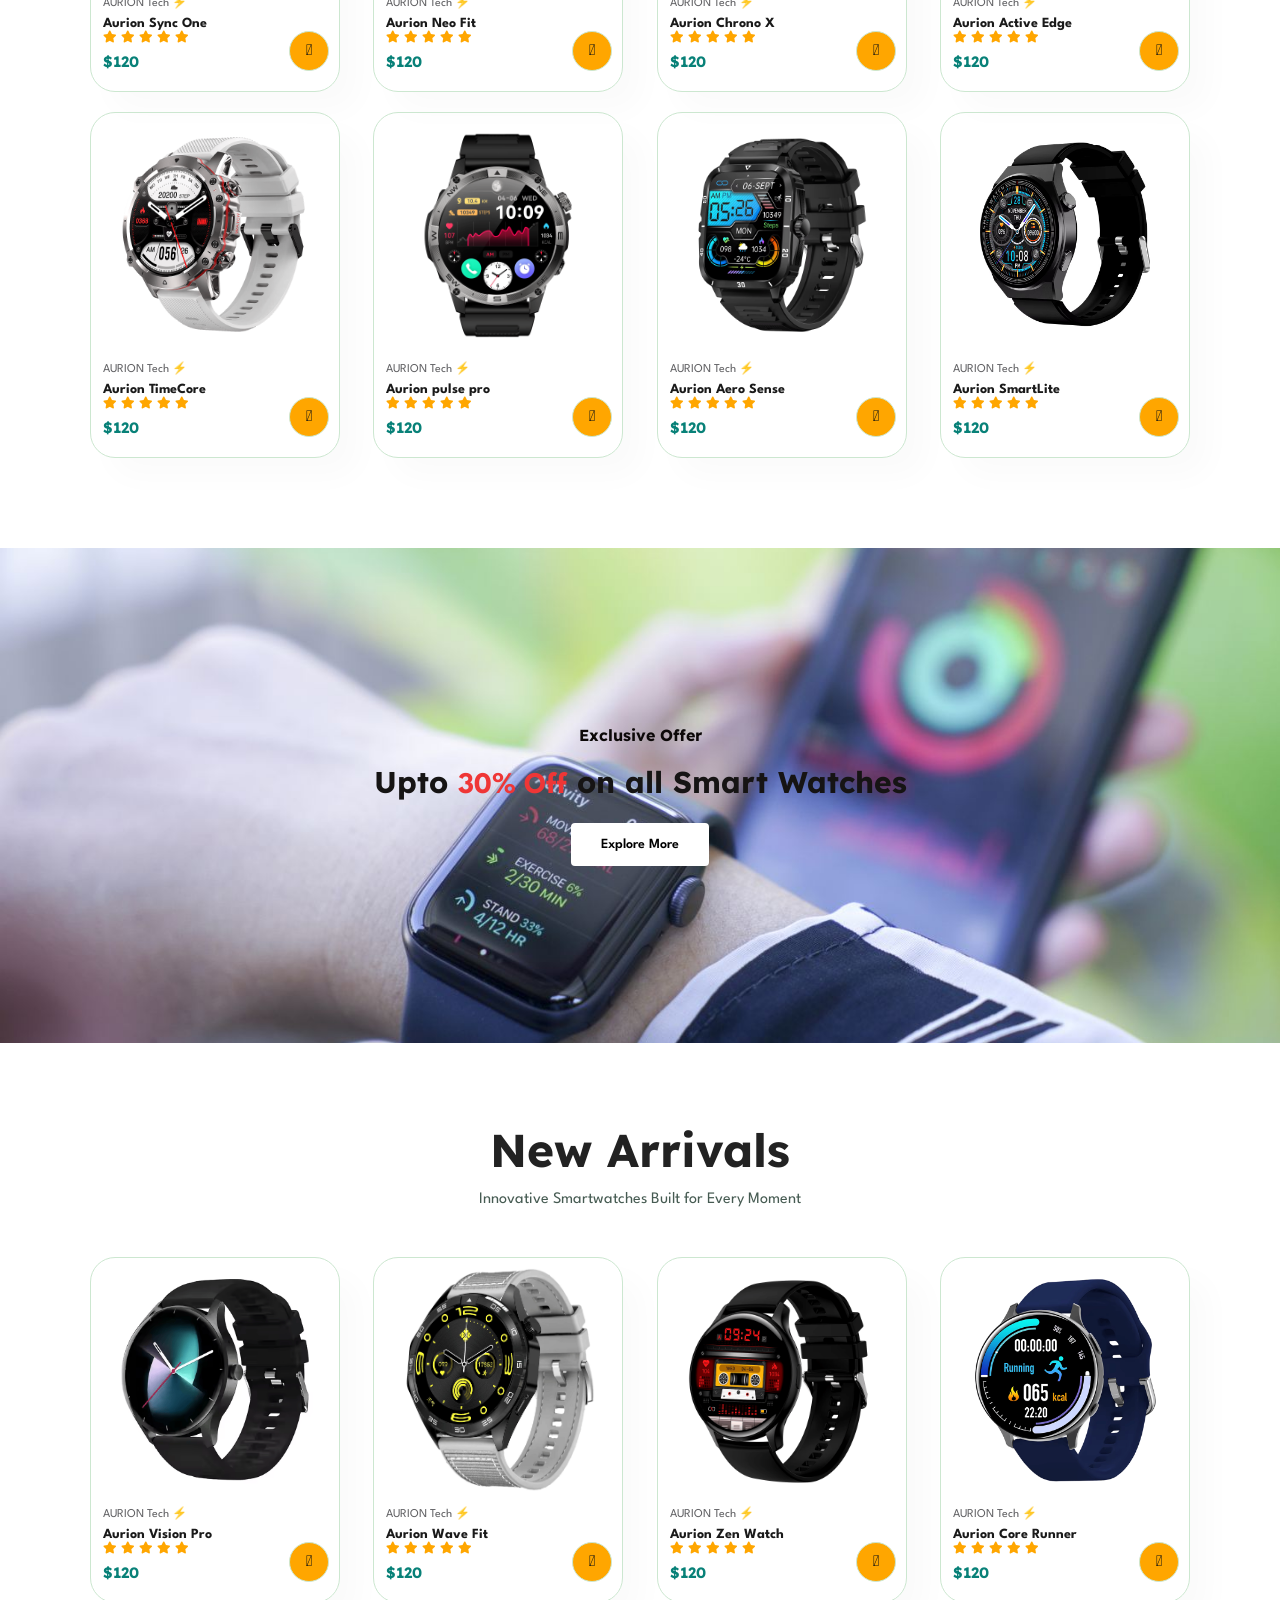
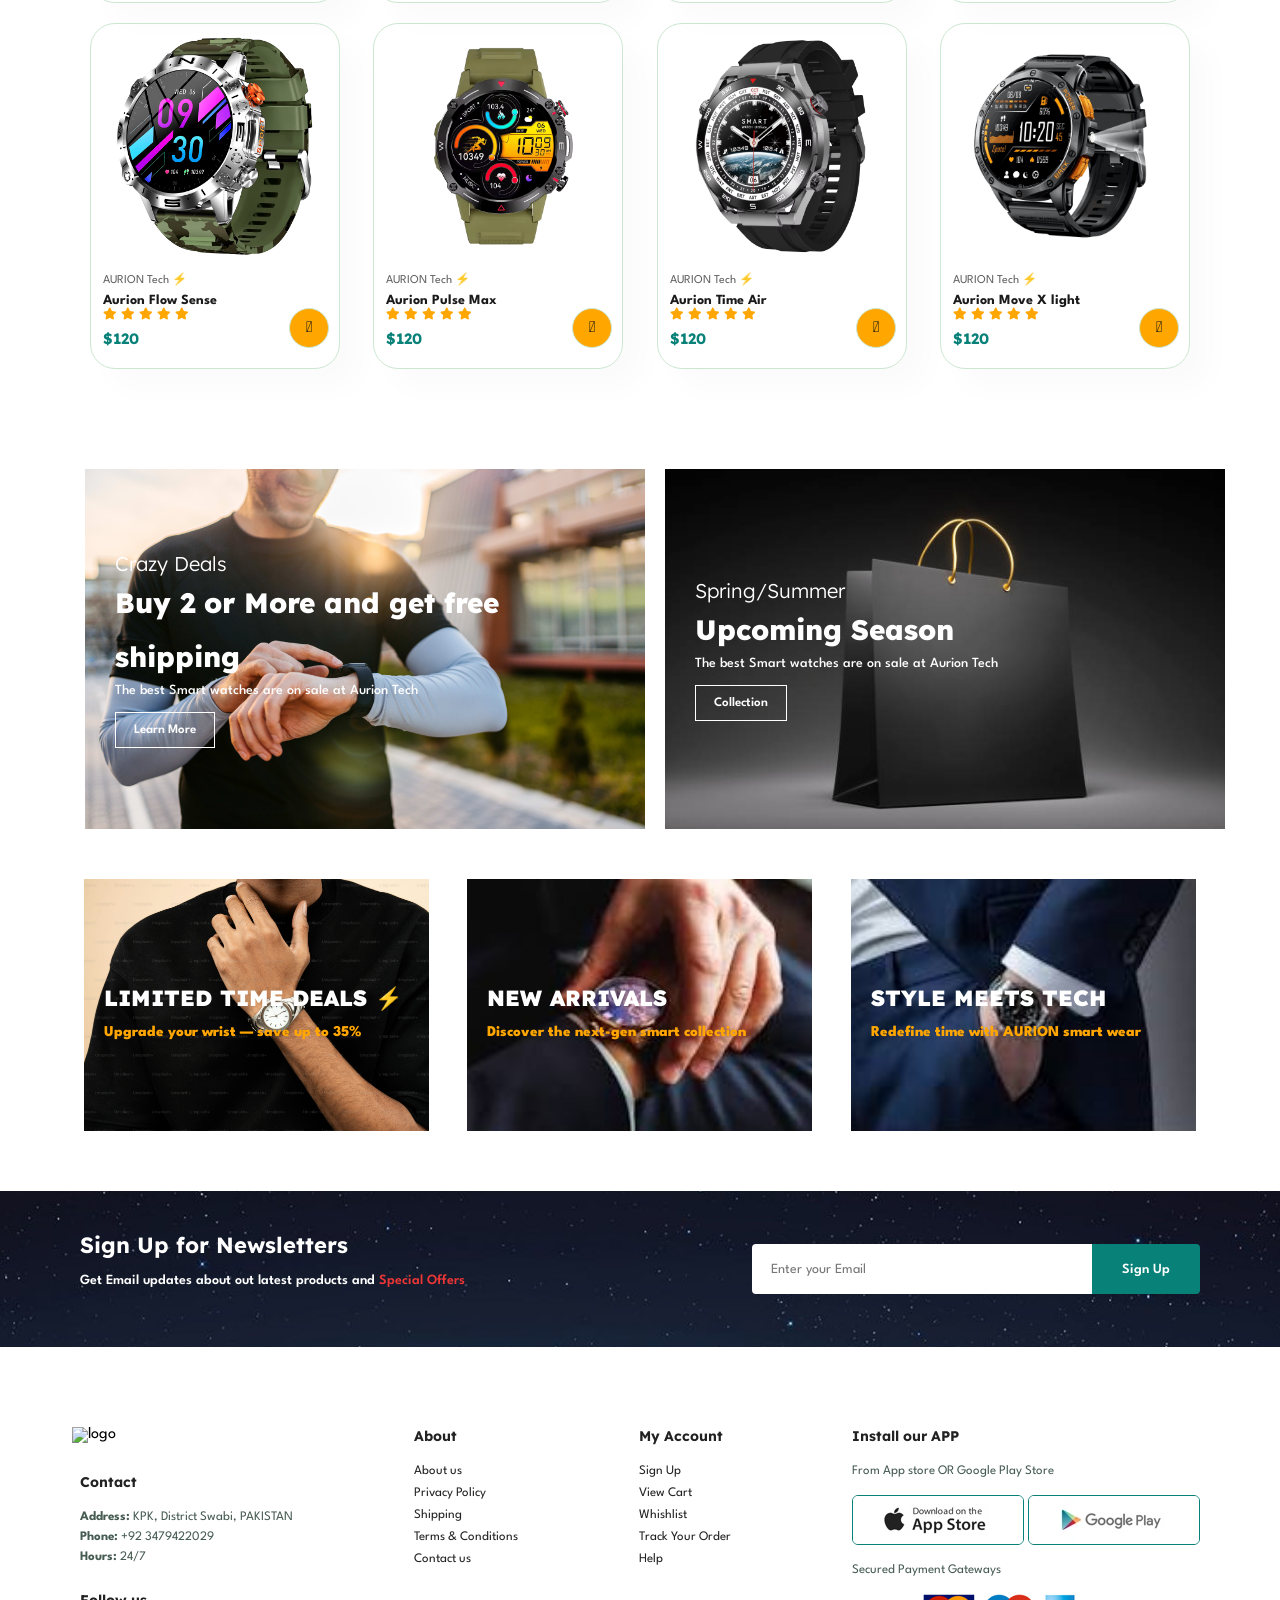
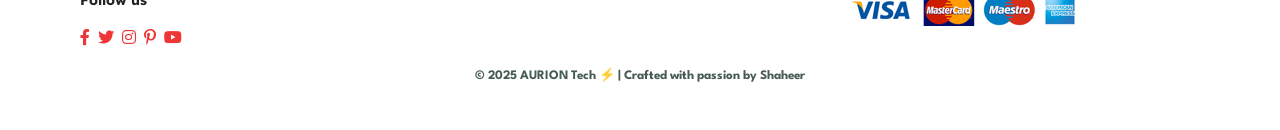
==== commit 27e59f7e: "Update banner text for portfolio design" ====
--- a/index.html
+++ b/index.html
@@ -190,7 +190,7 @@
     </section>
 
     <section id="banner" class="section-m1">
-        <h4>Repair Services</h4>
+        <h4>Exclusive Offer</h4>
         <h2>Upto <span>30% Off</span> on all Smart Watches</h2>
         <button class="normal">Explore More</button>
     </section>
